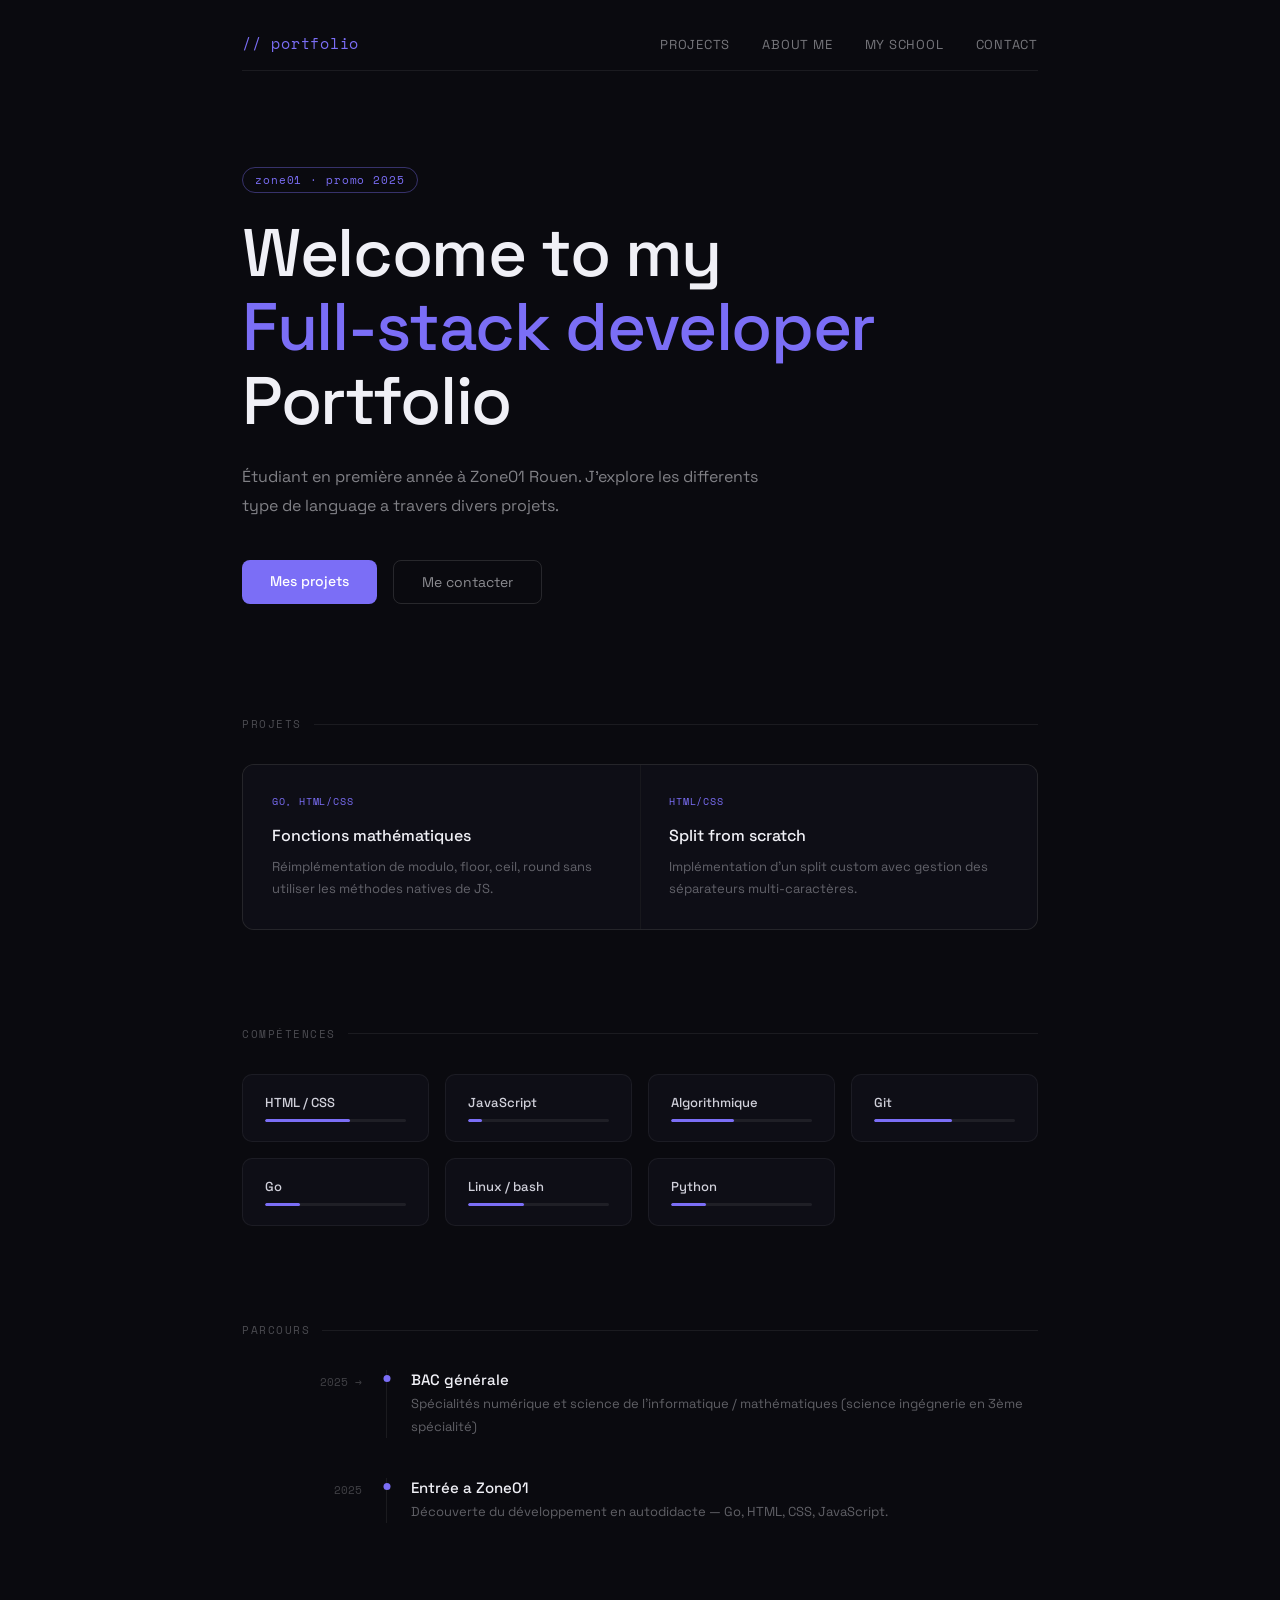
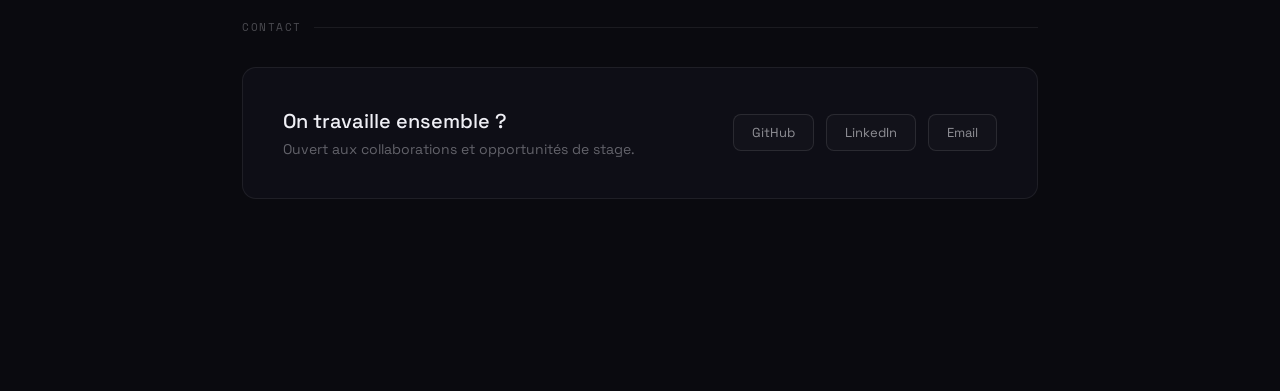
==== index.html @ f521dd4d "Rename portfolio_zone01.html to index.html" ====
<!DOCTYPE html>
<html lang="fr">
<head>
  <meta charset="UTF-8">
  <meta name="viewport" content="width=device-width, initial-scale=1.0">
  <link rel="stylesheet" href="index.css"/>
  <title>My Portfolio</title>
</head>
<body>

<canvas id="bg"></canvas>

<div class="port">
  <nav>
    <div class="logo">// portfolio</div>
    <ul>
      <li><a href="#">Projects</a></li>
      <li><a href="#">About me</a></li>
      <li><a href="#">My school</a></li>
      <li><a href="#">Contact</a></li>
    </ul>
  </nav>

  <div class="hero">
    <div class="hero-tag">zone01 · promo 2025</div>
    <h1>Welcome to my <br><span>Full-stack developer</span><br>Portfolio</h1>
    <p>Étudiant en première année à Zone01 Rouen. J'explore les differents type de language a travers divers projets.</p>
    <div class="hero-cta">
      <a href="#" class="btn-primary">Mes projets</a>
      <a href="#" class="btn-ghost">Me contacter</a>
    </div>
  </div>

  <section id="projets">
    <div class="section-label">projets</div>
    <div class="projects-grid">
      <div class="project-card">
        <div class="tag">Go, HTML/CSS</div>
        <h3>Fonctions mathématiques</h3>
        <p>Réimplémentation de modulo, floor, ceil, round sans utiliser les méthodes natives de JS.</p>
      </div>
      <div class="project-card">
        <div class="tag">HTML/CSS</div>
        <h3>Split from scratch</h3>
        <p>Implémentation d'un split custom avec gestion des séparateurs multi-caractères.</p>
      </div>
    </div>
  </section>

  <section id="competences">
    <div class="section-label">compétences</div>
    <div class="skills-grid">
      <div class="skill-item">
        <div class="skill-name">HTML / CSS</div>
        <div class="skill-bar-bg"><div class="skill-bar-fill" style="width:60%"></div></div>
      </div>
      <div class="skill-item">
        <div class="skill-name">JavaScript</div>
        <div class="skill-bar-bg"><div class="skill-bar-fill" style="width:10%; animation-delay:0.1s"></div></div>
      </div>
      <div class="skill-item">
        <div class="skill-name">Algorithmique</div>
        <div class="skill-bar-bg"><div class="skill-bar-fill" style="width:45%; animation-delay:0.2s"></div></div>
      </div>
      <div class="skill-item">
        <div class="skill-name">Git</div>
        <div class="skill-bar-bg"><div class="skill-bar-fill" style="width:55%; animation-delay:0.3s"></div></div>
      </div>
      <div class="skill-item">
        <div class="skill-name">Go</div>
        <div class="skill-bar-bg"><div class="skill-bar-fill" style="width:25%; animation-delay:0.4s"></div></div>
      </div>
      <div class="skill-item">
        <div class="skill-name">Linux / bash</div>
        <div class="skill-bar-bg"><div class="skill-bar-fill" style="width:40%; animation-delay:0.5s"></div></div>
      </div>
      <div class="skill-item">
        <div class="skill-name">Python</div>
        <div class="skill-bar-bg"><div class="skill-bar-fill" style="width:25%; animation-delay:0.5s"></div></div>
      </div>
    </div>
  </section>

  <section id="parcours">
    <div class="section-label">parcours</div>
    <div class="timeline">
      <div class="timeline-item">
        <div class="timeline-date">2025 →</div>
        <div class="timeline-line"><div class="timeline-dot"></div></div>
        <div class="timeline-content">
          <h4>BAC générale</h4>
          <p>Spécialités numérique et science de l'informatique / mathématiques (science ingégnerie en 3ème spécialité)</p>
        </div>
      </div>
      <div class="timeline-item">
        <div class="timeline-date">2025</div>
        <div class="timeline-line"><div class="timeline-dot"></div></div>
        <div class="timeline-content">
          <h4>Entrée a Zone01</h4>
          <p>Découverte du développement en autodidacte — Go, HTML, CSS, JavaScript.</p>
        </div>
      </div>
    </div>
  </section>

  <section id="contact">
    <div class="section-label">contact</div>
    <div class="contact-block">
      <div>
        <h3>On travaille ensemble ?</h3>
        <p>Ouvert aux collaborations et opportunités de stage.</p>
      </div>
      <div class="contact-links">
        <a href="https://github.com/Papoute2407" class="contact-link">GitHub</a>
        <a href="https://www.linkedin.com/in/paul-vandewalle-09b6993b1/" class="contact-link">LinkedIn</a>
        <a href="mailto:paul.vandewalle2407@gmail.com" class="contact-link">Email</a>
      </div>
    </div>
  </section>
</div>
<script>index.js</script>
</body>
</html>
---- index.css ----
@import url('https://fonts.googleapis.com/css2?family=Space+Grotesk:wght@300;400;500;600&family=Space+Mono&display=swap');
  
  * { box-sizing: border-box; margin: 0; padding: 0; }
  
  body, .port {
    background: #0a0a0f;
    color: #e2e2e8;
    font-family: 'Space Grotesk', sans-serif;
    min-height: 100vh;
  }
  
  canvas#bg {
    position: fixed;
    top: 0; left: 0;
    width: 100%; height: 100%;
    z-index: 0;
    pointer-events: none;
  }
  
  .port {
    position: relative;
    z-index: 1;
    max-width: 860px;
    margin: 0 auto;
    padding: 0 2rem 6rem;
  }

  nav {
    display: flex;
    justify-content: space-between;
    align-items: center;
    padding: 2rem 0 1rem;
    border-bottom: 0.5px solid rgba(255,255,255,0.07);
    margin-bottom: 6rem;
  }

  .logo {
    font-family: 'Space Mono', monospace;
    font-size: 15px;
    color: #7b6ef6;
    letter-spacing: 0.05em;
  }

  nav ul {
    list-style: none;
    display: flex;
    gap: 2rem;
  }

  nav ul li a {
    color: rgba(226,226,232,0.5);
    text-decoration: none;
    font-size: 13px;
    letter-spacing: 0.06em;
    text-transform: uppercase;
    transition: color 0.2s;
  }

  nav ul li a:hover { color: #e2e2e8; }

  .hero {
    margin-bottom: 7rem;
  }

  .hero-tag {
    display: inline-block;
    font-family: 'Space Mono', monospace;
    font-size: 11px;
    color: #7b6ef6;
    border: 0.5px solid rgba(123,110,246,0.4);
    padding: 4px 12px;
    border-radius: 20px;
    margin-bottom: 1.5rem;
    letter-spacing: 0.08em;
  }

  .hero h1 {
    font-size: clamp(2.4rem, 6vw, 4.2rem);
    font-weight: 500;
    line-height: 1.1;
    letter-spacing: -0.02em;
    margin-bottom: 1.5rem;
    color: #f0f0f6;
  }

  .hero h1 span {
    color: #7b6ef6;
  }

  .hero p {
    font-size: 16px;
    line-height: 1.8;
    color: rgba(226,226,232,0.55);
    max-width: 520px;
    margin-bottom: 2.5rem;
  }

  .hero-cta {
    display: flex;
    gap: 1rem;
    flex-wrap: wrap;
  }

  .btn-primary {
    background: #7b6ef6;
    color: #fff;
    border: none;
    padding: 12px 28px;
    border-radius: 8px;
    font-family: 'Space Grotesk', sans-serif;
    font-size: 14px;
    font-weight: 500;
    cursor: pointer;
    transition: opacity 0.2s, transform 0.15s;
    text-decoration: none;
    display: inline-block;
  }

  .btn-primary:hover { opacity: 0.85; transform: translateY(-1px); }

  .btn-ghost {
    background: transparent;
    color: rgba(226,226,232,0.6);
    border: 0.5px solid rgba(255,255,255,0.12);
    padding: 12px 28px;
    border-radius: 8px;
    font-family: 'Space Grotesk', sans-serif;
    font-size: 14px;
    cursor: pointer;
    transition: border-color 0.2s, color 0.2s;
    text-decoration: none;
    display: inline-block;
  }

  .btn-ghost:hover { border-color: rgba(255,255,255,0.3); color: #e2e2e8; }

  .section-label {
    font-family: 'Space Mono', monospace;
    font-size: 11px;
    color: rgba(226,226,232,0.3);
    letter-spacing: 0.14em;
    text-transform: uppercase;
    margin-bottom: 2rem;
    display: flex;
    align-items: center;
    gap: 12px;
  }

  .section-label::after {
    content: '';
    flex: 1;
    height: 0.5px;
    background: rgba(255,255,255,0.07);
  }

  section { margin-bottom: 6rem; }

  .projects-grid {
    display: grid;
    grid-template-columns: repeat(auto-fit, minmax(0, 1fr));
    gap: 1px;
    background: rgba(255,255,255,0.06);
    border-radius: 12px;
    overflow: hidden;
    border: 0.5px solid rgba(255,255,255,0.06);
  }

  .project-card {
    background: #0e0e16;
    padding: 1.8rem;
    transition: background 0.2s;
    cursor: pointer;
  }

  .project-card:hover { background: #13131e; }

  .project-card .tag {
    font-family: 'Space Mono', monospace;
    font-size: 10px;
    color: #7b6ef6;
    letter-spacing: 0.08em;
    margin-bottom: 1rem;
    text-transform: uppercase;
  }

  .project-card h3 {
    font-size: 16px;
    font-weight: 500;
    color: #f0f0f6;
    margin-bottom: 0.6rem;
  }

  .project-card p {
    font-size: 13px;
    color: rgba(226,226,232,0.4);
    line-height: 1.7;
  }

  .skills-grid {
    display: grid;
    grid-template-columns: repeat(auto-fit, minmax(160px, 1fr));
    gap: 1rem;
  }

  .skill-item {
    background: #0e0e16;
    border: 0.5px solid rgba(255,255,255,0.06);
    border-radius: 10px;
    padding: 1.2rem 1.4rem;
    display: flex;
    flex-direction: column;
    gap: 8px;
  }

  .skill-name {
    font-size: 13px;
    font-weight: 500;
    color: #d0d0da;
  }

  .skill-bar-bg {
    height: 3px;
    background: rgba(255,255,255,0.07);
    border-radius: 2px;
    overflow: hidden;
  }

  .skill-bar-fill {
    height: 100%;
    background: #7b6ef6;
    border-radius: 2px;
    transform-origin: left;
    animation: growBar 1.2s cubic-bezier(0.16,1,0.3,1) both;
  }

  @keyframes growBar {
    from { transform: scaleX(0); }
    to { transform: scaleX(1); }
  }

  .timeline {
    display: flex;
    flex-direction: column;
    gap: 0;
  }

  .timeline-item {
    display: grid;
    grid-template-columns: 120px 1px 1fr;
    gap: 0 1.5rem;
    padding-bottom: 2.5rem;
  }

  .timeline-item:last-child { padding-bottom: 0; }

  .timeline-date {
    font-family: 'Space Mono', monospace;
    font-size: 11px;
    color: rgba(226,226,232,0.25);
    padding-top: 4px;
    text-align: right;
  }

  .timeline-line {
    background: rgba(255,255,255,0.07);
    position: relative;
    display: flex;
    justify-content: center;
  }

  .timeline-dot {
    width: 7px;
    height: 7px;
    background: #7b6ef6;
    border-radius: 50%;
    position: absolute;
    top: 5px;
    left: 50%;
    transform: translateX(-50%);
  }

  .timeline-content h4 {
    font-size: 15px;
    font-weight: 500;
    color: #f0f0f6;
    margin-bottom: 4px;
  }

  .timeline-content p {
    font-size: 13px;
    color: rgba(226,226,232,0.4);
    line-height: 1.7;
  }

  .contact-block {
    background: #0e0e16;
    border: 0.5px solid rgba(255,255,255,0.07);
    border-radius: 14px;
    padding: 2.5rem;
    display: flex;
    justify-content: space-between;
    align-items: center;
    flex-wrap: wrap;
    gap: 1.5rem;
  }

  .contact-block h3 {
    font-size: 20px;
    font-weight: 500;
    color: #f0f0f6;
    margin-bottom: 6px;
  }

  .contact-block p {
    font-size: 14px;
    color: rgba(226,226,232,0.4);
  }

  .contact-links {
    display: flex;
    gap: 0.75rem;
    flex-wrap: wrap;
  }

  .contact-link {
    display: flex;
    align-items: center;
    gap: 6px;
    padding: 9px 18px;
    border: 0.5px solid rgba(255,255,255,0.1);
    border-radius: 8px;
    color: rgba(226,226,232,0.6);
    text-decoration: none;
    font-size: 13px;
    transition: all 0.2s;
    background: rgba(255,255,255,0.02);
  }

  .contact-link:hover {
    border-color: rgba(123,110,246,0.5);
    color: #7b6ef6;
  }
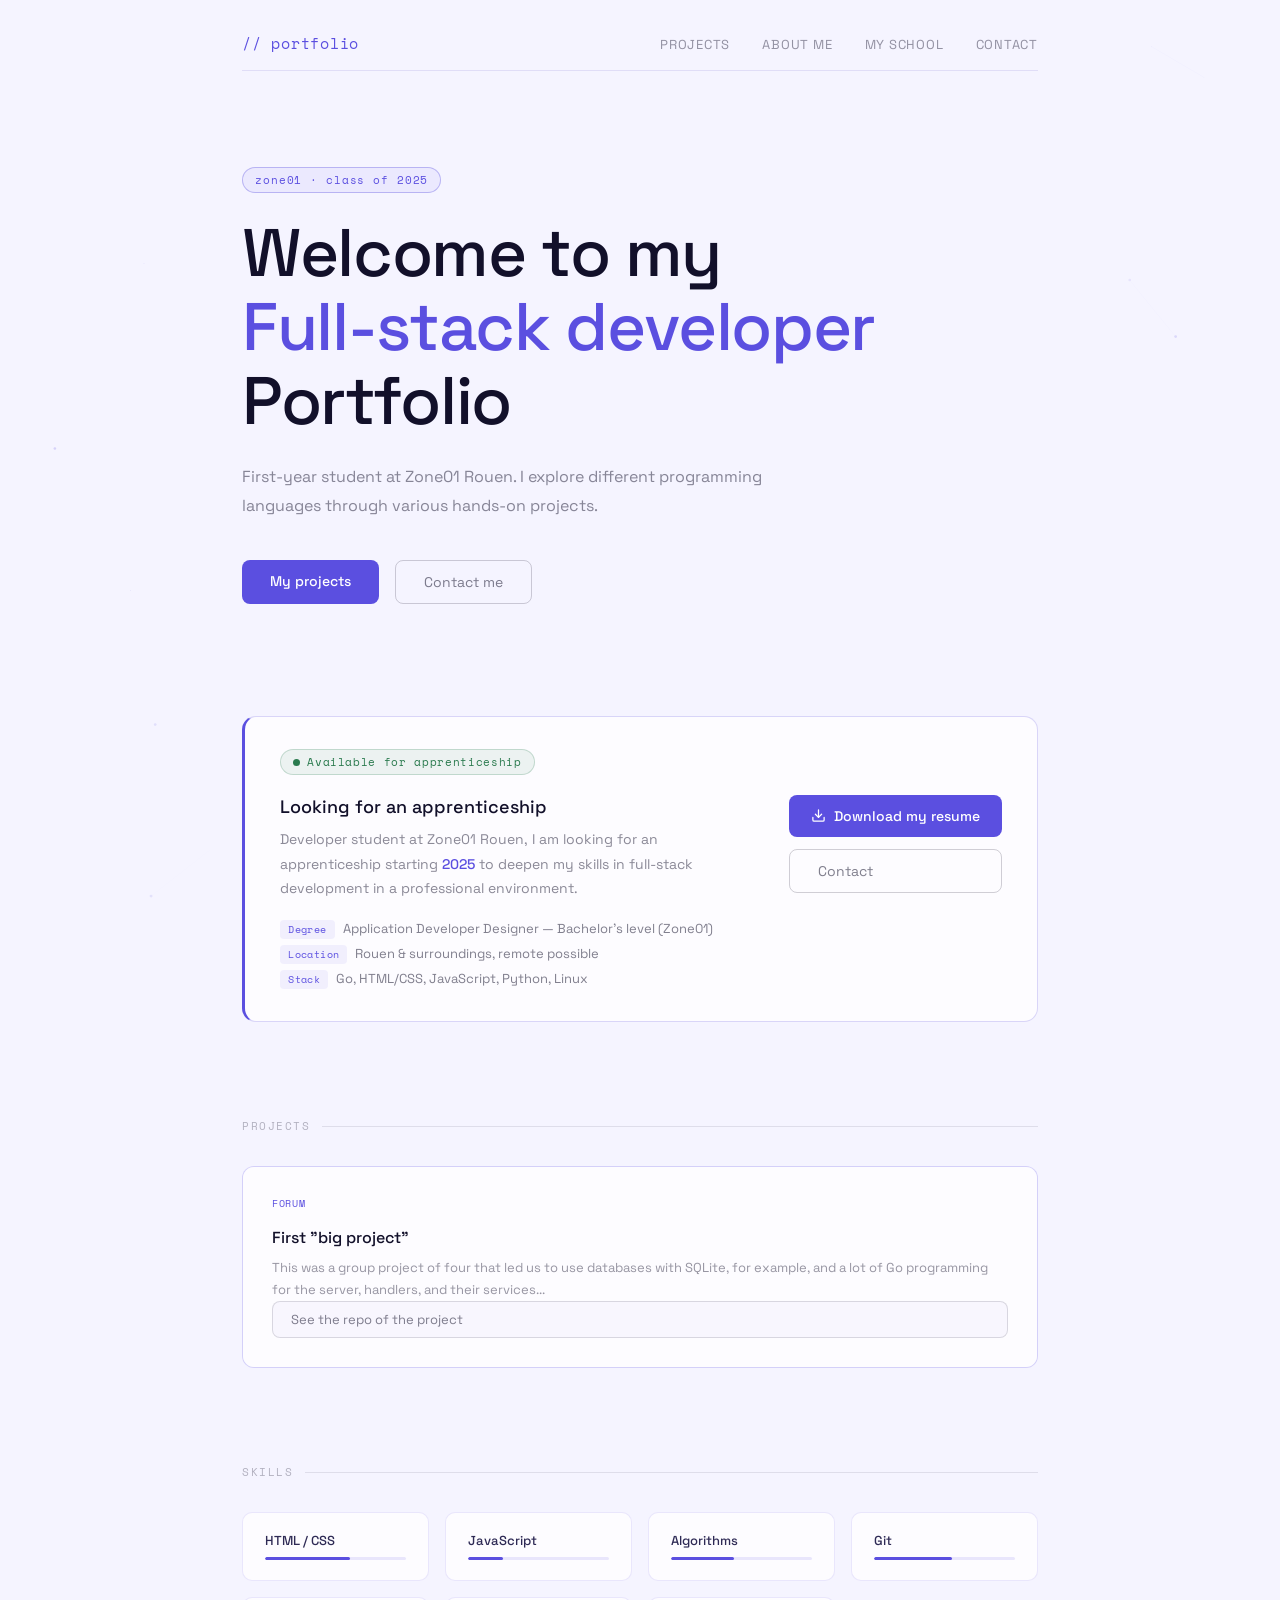
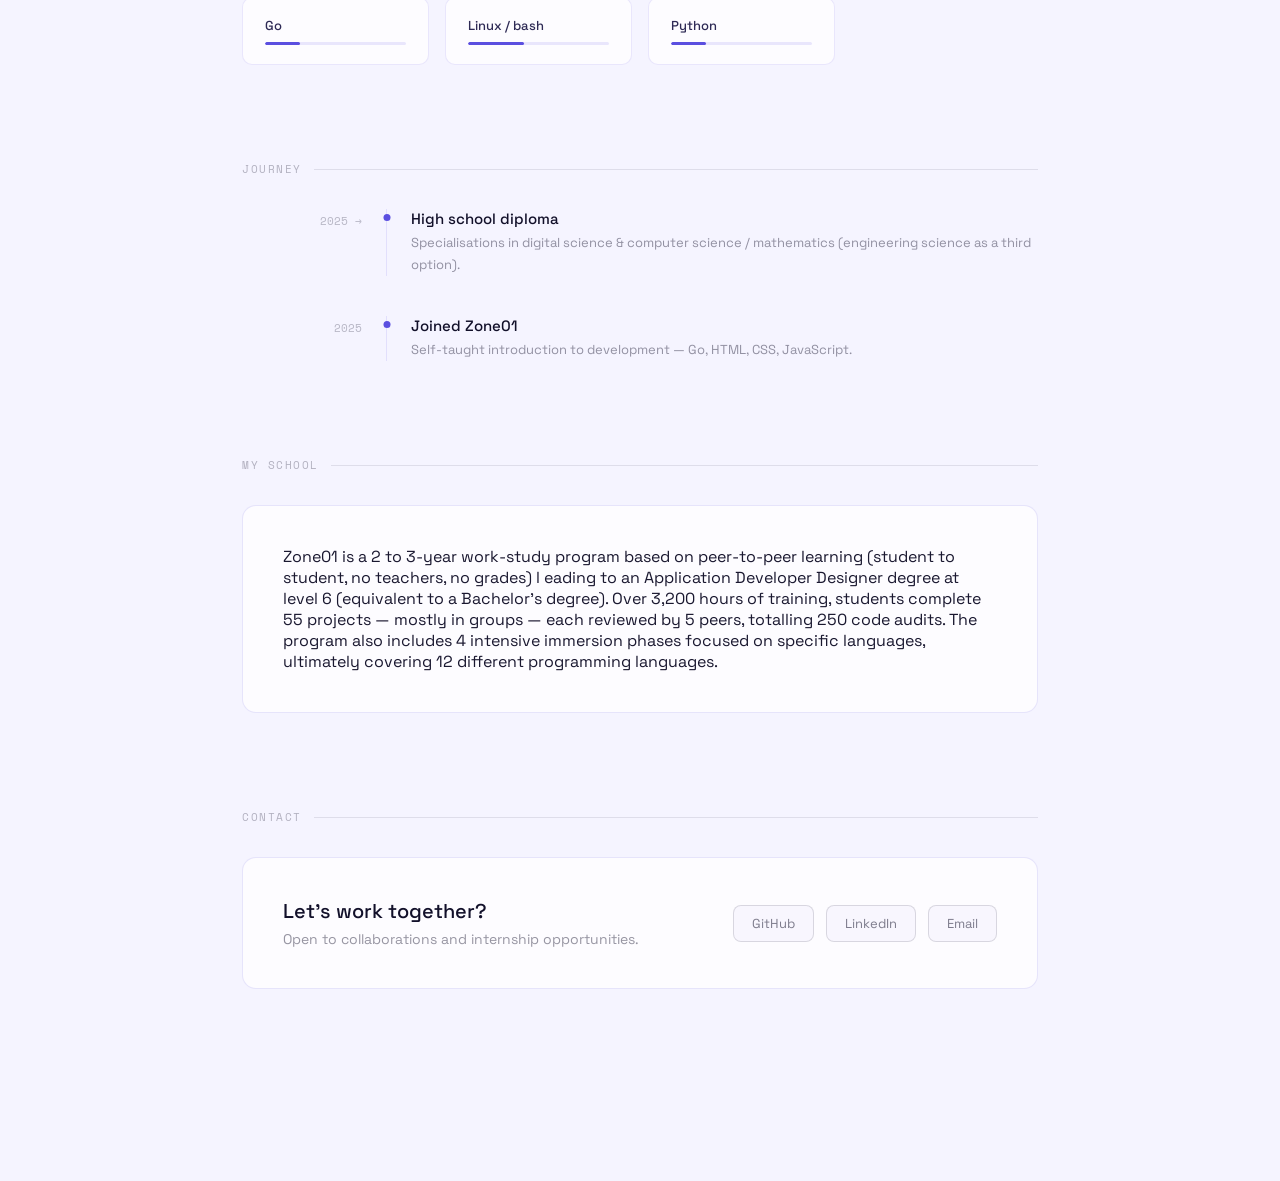
==== commit 3f79ea55: "change style, translate all, add link,..." ====
--- a/index.html
+++ b/index.html
@@ -1,5 +1,5 @@
 <!DOCTYPE html>
-<html lang="fr">
+<html lang="en">
 <head>
   <meta charset="UTF-8">
   <meta name="viewport" content="width=device-width, initial-scale=1.0">
@@ -14,41 +14,68 @@
   <nav>
     <div class="logo">// portfolio</div>
     <ul>
-      <li><a href="#">Projects</a></li>
-      <li><a href="#">About me</a></li>
-      <li><a href="#">My school</a></li>
-      <li><a href="#">Contact</a></li>
+      <li><a href="#projets" onclick="smoothScroll('projets')">Projects</a></li>
+      <li><a href="#parcours" onclick="smoothScroll('parcours')">About me</a></li>
+      <li><a href="#my-school" onclick="smoothScroll('my-school')">My school</a></li>
+      <li><a href="#contact" onclick="smoothScroll('contact')">Contact</a></li>
     </ul>
   </nav>
 
   <div class="hero">
-    <div class="hero-tag">zone01 · promo 2025</div>
+    <div class="hero-tag">zone01 · class of 2025</div>
     <h1>Welcome to my <br><span>Full-stack developer</span><br>Portfolio</h1>
-    <p>Étudiant en première année à Zone01 Rouen. J'explore les differents type de language a travers divers projets.</p>
+    <p>First-year student at Zone01 Rouen. I explore different programming languages through various hands-on projects.</p>
     <div class="hero-cta">
-      <a href="#" class="btn-primary">Mes projets</a>
-      <a href="#" class="btn-ghost">Me contacter</a>
+      <a href="#projets" class="btn-primary" onclick="smoothScroll('projets')">My projects</a>
+      <a href="#contact" class="btn-ghost" onclick="smoothScroll('contact')">Contact me</a>
     </div>
   </div>
 
+  <!-- APPRENTICESHIP BANNER -->
+  <section id="alternance">
+    <div class="alternance-block">
+      <div class="alternance-top">
+        <div class="alternance-badge">
+          <span class="badge-dot"></span>Available for apprenticeship
+        </div>
+      </div>
+      <div class="alternance-body">
+        <div class="alternance-content">
+          <h3>Looking for an apprenticeship</h3>
+          <p>Developer student at Zone01 Rouen, I am looking for an apprenticeship starting <strong>2025</strong> to deepen my skills in full-stack development in a professional environment.</p>
+          <ul class="alternance-details">
+            <li><span class="detail-label">Degree</span>Application Developer Designer — Bachelor's level (Zone01)</li>
+            <li><span class="detail-label">Location</span>Rouen &amp; surroundings, remote possible</li>
+            <li><span class="detail-label">Stack</span>Go, HTML/CSS, JavaScript, Python, Linux</li>
+          </ul>
+        </div>
+        <div class="alternance-cta">
+          <a href="CV_Paul_Vandewalle_.pdf" download class="btn-cv">
+            <svg xmlns="http://www.w3.org/2000/svg" width="15" height="15" viewBox="0 0 24 24" fill="none" stroke="currentColor" stroke-width="2" stroke-linecap="round" stroke-linejoin="round" aria-hidden="true"><path d="M21 15v4a2 2 0 0 1-2 2H5a2 2 0 0 1-2-2v-4"/><polyline points="7 10 12 15 17 10"/><line x1="12" y1="15" x2="12" y2="3"/></svg>
+            Download my resume
+          </a>
+          <a href="#contact" onclick="smoothScroll('contact')" class="btn-ghost">Contact</a>
+        </div>
+      </div>
+    </div>
+  </section>
+
   <section id="projets">
-    <div class="section-label">projets</div>
+    <div class="section-label">projects</div>
     <div class="projects-grid">
       <div class="project-card">
-        <div class="tag">Go, HTML/CSS</div>
-        <h3>Fonctions mathématiques</h3>
-        <p>Réimplémentation de modulo, floor, ceil, round sans utiliser les méthodes natives de JS.</p>
-      </div>
-      <div class="project-card">
-        <div class="tag">HTML/CSS</div>
-        <h3>Split from scratch</h3>
-        <p>Implémentation d'un split custom avec gestion des séparateurs multi-caractères.</p>
+        <div class="tag">Forum</div>
+        <h3>First "big project"</h3>
+        <p>This was a group project of four that led us to use databases with SQLite, for example, 
+          and a lot of Go programming for the server, handlers, and their services...
+        </p>
+        <a href="https://github.com/Papoute2407/project-forum" class="contact-link" target="_blank">See the repo of the project</a>
       </div>
     </div>
   </section>
 
   <section id="competences">
-    <div class="section-label">compétences</div>
+    <div class="section-label">skills</div>
     <div class="skills-grid">
       <div class="skill-item">
         <div class="skill-name">HTML / CSS</div>
@@ -56,10 +83,10 @@
       </div>
       <div class="skill-item">
         <div class="skill-name">JavaScript</div>
-        <div class="skill-bar-bg"><div class="skill-bar-fill" style="width:10%; animation-delay:0.1s"></div></div>
+        <div class="skill-bar-bg"><div class="skill-bar-fill" style="width:25%; animation-delay:0.1s"></div></div>
       </div>
       <div class="skill-item">
-        <div class="skill-name">Algorithmique</div>
+        <div class="skill-name">Algorithms</div>
         <div class="skill-bar-bg"><div class="skill-bar-fill" style="width:45%; animation-delay:0.2s"></div></div>
       </div>
       <div class="skill-item">
@@ -82,24 +109,35 @@
   </section>
 
   <section id="parcours">
-    <div class="section-label">parcours</div>
+    <div class="section-label">journey</div>
     <div class="timeline">
       <div class="timeline-item">
         <div class="timeline-date">2025 →</div>
         <div class="timeline-line"><div class="timeline-dot"></div></div>
         <div class="timeline-content">
-          <h4>BAC générale</h4>
-          <p>Spécialités numérique et science de l'informatique / mathématiques (science ingégnerie en 3ème spécialité)</p>
+          <h4>High school diploma</h4>
+          <p>Specialisations in digital science &amp; computer science / mathematics (engineering science as a third option).</p>
         </div>
       </div>
       <div class="timeline-item">
         <div class="timeline-date">2025</div>
         <div class="timeline-line"><div class="timeline-dot"></div></div>
         <div class="timeline-content">
-          <h4>Entrée a Zone01</h4>
-          <p>Découverte du développement en autodidacte — Go, HTML, CSS, JavaScript.</p>
+          <h4>Joined Zone01</h4>
+          <p>Self-taught introduction to development — Go, HTML, CSS, JavaScript.</p>
         </div>
       </div>
+    </div>
+  </section>
+
+  <section id="my-school">
+    <div class="section-label">my school</div>
+    <div class="school-tag">
+      <p>Zone01 is a 2 to 3-year work-study program based on peer-to-peer learning (student to student, no teachers, no grades) l
+        eading to an Application Developer Designer degree at level 6 (equivalent to a Bachelor's degree). Over 3,200 hours of 
+        training, students complete 55 projects — mostly in groups — each reviewed by 5 peers, totalling 250 code audits. 
+        The program also includes 4 intensive immersion phases focused on specific languages, ultimately covering 12 different programming languages.
+      </p>
     </div>
   </section>
 
@@ -107,17 +145,18 @@
     <div class="section-label">contact</div>
     <div class="contact-block">
       <div>
-        <h3>On travaille ensemble ?</h3>
-        <p>Ouvert aux collaborations et opportunités de stage.</p>
+        <h3>Let's work together?</h3>
+        <p>Open to collaborations and internship opportunities.</p>
       </div>
       <div class="contact-links">
-        <a href="https://github.com/Papoute2407" class="contact-link">GitHub</a>
-        <a href="https://www.linkedin.com/in/paul-vandewalle-09b6993b1/" class="contact-link">LinkedIn</a>
+        <a href="https://github.com/Papoute2407" class="contact-link" target="_blank">GitHub</a>
+        <a href="https://www.linkedin.com/in/paul-vandewalle-09b6993b1/" class="contact-link" target="_blank">LinkedIn</a>
         <a href="mailto:paul.vandewalle2407@gmail.com" class="contact-link">Email</a>
       </div>
     </div>
   </section>
 </div>
-<script>index.js</script>
+
+<script src="index.js"></script>
 </body>
-</html>
+</html>
--- a/index.css
+++ b/index.css
@@ -1,342 +1,469 @@
 @import url('https://fonts.googleapis.com/css2?family=Space+Grotesk:wght@300;400;500;600&family=Space+Mono&display=swap');
-  
-  * { box-sizing: border-box; margin: 0; padding: 0; }
-  
-  body, .port {
-    background: #0a0a0f;
-    color: #e2e2e8;
-    font-family: 'Space Grotesk', sans-serif;
-    min-height: 100vh;
-  }
-  
-  canvas#bg {
-    position: fixed;
-    top: 0; left: 0;
-    width: 100%; height: 100%;
-    z-index: 0;
-    pointer-events: none;
-  }
-  
-  .port {
-    position: relative;
-    z-index: 1;
-    max-width: 860px;
-    margin: 0 auto;
-    padding: 0 2rem 6rem;
-  }
-
-  nav {
-    display: flex;
-    justify-content: space-between;
-    align-items: center;
-    padding: 2rem 0 1rem;
-    border-bottom: 0.5px solid rgba(255,255,255,0.07);
-    margin-bottom: 6rem;
-  }
-
-  .logo {
-    font-family: 'Space Mono', monospace;
-    font-size: 15px;
-    color: #7b6ef6;
-    letter-spacing: 0.05em;
-  }
-
-  nav ul {
-    list-style: none;
-    display: flex;
-    gap: 2rem;
-  }
-
-  nav ul li a {
-    color: rgba(226,226,232,0.5);
-    text-decoration: none;
-    font-size: 13px;
-    letter-spacing: 0.06em;
-    text-transform: uppercase;
-    transition: color 0.2s;
-  }
-
-  nav ul li a:hover { color: #e2e2e8; }
-
-  .hero {
-    margin-bottom: 7rem;
-  }
-
-  .hero-tag {
-    display: inline-block;
-    font-family: 'Space Mono', monospace;
-    font-size: 11px;
-    color: #7b6ef6;
-    border: 0.5px solid rgba(123,110,246,0.4);
-    padding: 4px 12px;
-    border-radius: 20px;
-    margin-bottom: 1.5rem;
-    letter-spacing: 0.08em;
-  }
-
-  .hero h1 {
-    font-size: clamp(2.4rem, 6vw, 4.2rem);
-    font-weight: 500;
-    line-height: 1.1;
-    letter-spacing: -0.02em;
-    margin-bottom: 1.5rem;
-    color: #f0f0f6;
-  }
-
-  .hero h1 span {
-    color: #7b6ef6;
-  }
-
-  .hero p {
-    font-size: 16px;
-    line-height: 1.8;
-    color: rgba(226,226,232,0.55);
-    max-width: 520px;
-    margin-bottom: 2.5rem;
-  }
-
-  .hero-cta {
-    display: flex;
-    gap: 1rem;
-    flex-wrap: wrap;
-  }
-
-  .btn-primary {
-    background: #7b6ef6;
-    color: #fff;
-    border: none;
-    padding: 12px 28px;
-    border-radius: 8px;
-    font-family: 'Space Grotesk', sans-serif;
-    font-size: 14px;
-    font-weight: 500;
-    cursor: pointer;
-    transition: opacity 0.2s, transform 0.15s;
-    text-decoration: none;
-    display: inline-block;
-  }
-
-  .btn-primary:hover { opacity: 0.85; transform: translateY(-1px); }
-
-  .btn-ghost {
-    background: transparent;
-    color: rgba(226,226,232,0.6);
-    border: 0.5px solid rgba(255,255,255,0.12);
-    padding: 12px 28px;
-    border-radius: 8px;
-    font-family: 'Space Grotesk', sans-serif;
-    font-size: 14px;
-    cursor: pointer;
-    transition: border-color 0.2s, color 0.2s;
-    text-decoration: none;
-    display: inline-block;
-  }
-
-  .btn-ghost:hover { border-color: rgba(255,255,255,0.3); color: #e2e2e8; }
-
-  .section-label {
-    font-family: 'Space Mono', monospace;
-    font-size: 11px;
-    color: rgba(226,226,232,0.3);
-    letter-spacing: 0.14em;
-    text-transform: uppercase;
-    margin-bottom: 2rem;
-    display: flex;
-    align-items: center;
-    gap: 12px;
-  }
-
-  .section-label::after {
-    content: '';
-    flex: 1;
-    height: 0.5px;
-    background: rgba(255,255,255,0.07);
-  }
-
-  section { margin-bottom: 6rem; }
-
-  .projects-grid {
-    display: grid;
-    grid-template-columns: repeat(auto-fit, minmax(0, 1fr));
-    gap: 1px;
-    background: rgba(255,255,255,0.06);
-    border-radius: 12px;
-    overflow: hidden;
-    border: 0.5px solid rgba(255,255,255,0.06);
-  }
-
-  .project-card {
-    background: #0e0e16;
-    padding: 1.8rem;
-    transition: background 0.2s;
-    cursor: pointer;
-  }
-
-  .project-card:hover { background: #13131e; }
-
-  .project-card .tag {
-    font-family: 'Space Mono', monospace;
-    font-size: 10px;
-    color: #7b6ef6;
-    letter-spacing: 0.08em;
-    margin-bottom: 1rem;
-    text-transform: uppercase;
-  }
-
-  .project-card h3 {
-    font-size: 16px;
-    font-weight: 500;
-    color: #f0f0f6;
-    margin-bottom: 0.6rem;
-  }
-
-  .project-card p {
-    font-size: 13px;
-    color: rgba(226,226,232,0.4);
-    line-height: 1.7;
-  }
-
-  .skills-grid {
-    display: grid;
-    grid-template-columns: repeat(auto-fit, minmax(160px, 1fr));
-    gap: 1rem;
-  }
-
-  .skill-item {
-    background: #0e0e16;
-    border: 0.5px solid rgba(255,255,255,0.06);
-    border-radius: 10px;
-    padding: 1.2rem 1.4rem;
-    display: flex;
-    flex-direction: column;
-    gap: 8px;
-  }
-
-  .skill-name {
-    font-size: 13px;
-    font-weight: 500;
-    color: #d0d0da;
-  }
-
-  .skill-bar-bg {
-    height: 3px;
-    background: rgba(255,255,255,0.07);
-    border-radius: 2px;
-    overflow: hidden;
-  }
-
-  .skill-bar-fill {
-    height: 100%;
-    background: #7b6ef6;
-    border-radius: 2px;
-    transform-origin: left;
-    animation: growBar 1.2s cubic-bezier(0.16,1,0.3,1) both;
-  }
-
-  @keyframes growBar {
-    from { transform: scaleX(0); }
-    to { transform: scaleX(1); }
-  }
-
-  .timeline {
-    display: flex;
-    flex-direction: column;
-    gap: 0;
-  }
-
-  .timeline-item {
-    display: grid;
-    grid-template-columns: 120px 1px 1fr;
-    gap: 0 1.5rem;
-    padding-bottom: 2.5rem;
-  }
-
-  .timeline-item:last-child { padding-bottom: 0; }
-
-  .timeline-date {
-    font-family: 'Space Mono', monospace;
-    font-size: 11px;
-    color: rgba(226,226,232,0.25);
-    padding-top: 4px;
-    text-align: right;
-  }
-
-  .timeline-line {
-    background: rgba(255,255,255,0.07);
-    position: relative;
-    display: flex;
-    justify-content: center;
-  }
-
-  .timeline-dot {
-    width: 7px;
-    height: 7px;
-    background: #7b6ef6;
-    border-radius: 50%;
-    position: absolute;
-    top: 5px;
-    left: 50%;
-    transform: translateX(-50%);
-  }
-
-  .timeline-content h4 {
-    font-size: 15px;
-    font-weight: 500;
-    color: #f0f0f6;
-    margin-bottom: 4px;
-  }
-
-  .timeline-content p {
-    font-size: 13px;
-    color: rgba(226,226,232,0.4);
-    line-height: 1.7;
-  }
-
-  .contact-block {
-    background: #0e0e16;
-    border: 0.5px solid rgba(255,255,255,0.07);
-    border-radius: 14px;
-    padding: 2.5rem;
-    display: flex;
-    justify-content: space-between;
-    align-items: center;
-    flex-wrap: wrap;
-    gap: 1.5rem;
-  }
-
-  .contact-block h3 {
-    font-size: 20px;
-    font-weight: 500;
-    color: #f0f0f6;
-    margin-bottom: 6px;
-  }
-
-  .contact-block p {
-    font-size: 14px;
-    color: rgba(226,226,232,0.4);
-  }
-
-  .contact-links {
-    display: flex;
-    gap: 0.75rem;
-    flex-wrap: wrap;
-  }
-
-  .contact-link {
-    display: flex;
-    align-items: center;
-    gap: 6px;
-    padding: 9px 18px;
-    border: 0.5px solid rgba(255,255,255,0.1);
-    border-radius: 8px;
-    color: rgba(226,226,232,0.6);
-    text-decoration: none;
-    font-size: 13px;
-    transition: all 0.2s;
-    background: rgba(255,255,255,0.02);
-  }
-
-  .contact-link:hover {
-    border-color: rgba(123,110,246,0.5);
-    color: #7b6ef6;
-  }+
+* { box-sizing: border-box; margin: 0; padding: 0; }
+
+body, .port {
+  background: #f5f4ff;
+  color: #1a1830;
+  font-family: 'Space Grotesk', sans-serif;
+  min-height: 100vh;
+}
+
+canvas#bg {
+  position: fixed;
+  top: 0; left: 0;
+  width: 100%; height: 100%;
+  z-index: 0;
+  pointer-events: none;
+}
+
+.port {
+  position: relative;
+  z-index: 1;
+  max-width: 860px;
+  margin: 0 auto;
+  padding: 0 2rem 6rem;
+}
+
+nav {
+  display: flex;
+  justify-content: space-between;
+  align-items: center;
+  padding: 2rem 0 1rem;
+  border-bottom: 0.5px solid rgba(100,90,200,0.15);
+  margin-bottom: 6rem;
+}
+
+.logo {
+  font-family: 'Space Mono', monospace;
+  font-size: 15px;
+  color: #5b4fe0;
+  letter-spacing: 0.05em;
+}
+
+nav ul {
+  list-style: none;
+  display: flex;
+  gap: 2rem;
+}
+
+nav ul li a {
+  color: rgba(26,24,48,0.45);
+  text-decoration: none;
+  font-size: 13px;
+  letter-spacing: 0.06em;
+  text-transform: uppercase;
+  transition: color 0.2s;
+  cursor: pointer;
+}
+
+nav ul li a:hover { color: #1a1830; }
+
+.hero { margin-bottom: 7rem; }
+
+.hero-tag {
+  display: inline-block;
+  font-family: 'Space Mono', monospace;
+  font-size: 11px;
+  color: #5b4fe0;
+  border: 0.5px solid rgba(91,79,224,0.35);
+  padding: 4px 12px;
+  border-radius: 20px;
+  margin-bottom: 1.5rem;
+  letter-spacing: 0.08em;
+  background: rgba(91,79,224,0.06);
+}
+
+.hero h1 {
+  font-size: clamp(2.4rem, 6vw, 4.2rem);
+  font-weight: 500;
+  line-height: 1.1;
+  letter-spacing: -0.02em;
+  margin-bottom: 1.5rem;
+  color: #12102a;
+}
+
+.hero h1 span { color: #5b4fe0; }
+
+.hero p {
+  font-size: 16px;
+  line-height: 1.8;
+  color: rgba(26,24,48,0.5);
+  max-width: 520px;
+  margin-bottom: 2.5rem;
+}
+
+.hero-cta {
+  display: flex;
+  gap: 1rem;
+  flex-wrap: wrap;
+}
+
+.btn-primary {
+  background: #5b4fe0;
+  color: #fff;
+  border: none;
+  padding: 12px 28px;
+  border-radius: 8px;
+  font-family: 'Space Grotesk', sans-serif;
+  font-size: 14px;
+  font-weight: 500;
+  cursor: pointer;
+  transition: opacity 0.2s, transform 0.15s;
+  text-decoration: none;
+  display: inline-block;
+}
+
+.btn-primary:hover { opacity: 0.85; transform: translateY(-1px); }
+
+.btn-ghost {
+  background: transparent;
+  color: rgba(26,24,48,0.55);
+  border: 0.5px solid rgba(26,24,48,0.2);
+  padding: 12px 28px;
+  border-radius: 8px;
+  font-family: 'Space Grotesk', sans-serif;
+  font-size: 14px;
+  cursor: pointer;
+  transition: border-color 0.2s, color 0.2s;
+  text-decoration: none;
+  display: inline-block;
+}
+
+.btn-ghost:hover { border-color: rgba(26,24,48,0.45); color: #1a1830; }
+
+.section-label {
+  font-family: 'Space Mono', monospace;
+  font-size: 11px;
+  color: rgba(26,24,48,0.3);
+  letter-spacing: 0.14em;
+  text-transform: uppercase;
+  margin-bottom: 2rem;
+  display: flex;
+  align-items: center;
+  gap: 12px;
+}
+
+.section-label::after {
+  content: '';
+  flex: 1;
+  height: 0.5px;
+  background: rgba(26,24,48,0.1);
+}
+
+section { margin-bottom: 6rem; }
+
+/* ── ALTERNANCE ── */
+.alternance-block {
+  background: #fdfcff;
+  border: 0.5px solid rgba(91,79,224,0.22);
+  border-left: 3px solid #5b4fe0;
+  border-radius: 14px;
+  padding: 2rem 2.2rem;
+  margin-bottom: 0;
+}
+
+.alternance-top {
+  margin-bottom: 1.2rem;
+}
+
+.alternance-badge {
+  display: inline-flex;
+  align-items: center;
+  gap: 7px;
+  font-family: 'Space Mono', monospace;
+  font-size: 11px;
+  color: #2a7a4e;
+  background: rgba(42,122,78,0.08);
+  border: 0.5px solid rgba(42,122,78,0.22);
+  padding: 4px 12px;
+  border-radius: 20px;
+  letter-spacing: 0.06em;
+}
+
+.badge-dot {
+  width: 7px;
+  height: 7px;
+  background: #2a7a4e;
+  border-radius: 50%;
+  display: inline-block;
+  animation: pulse 2s ease-in-out infinite;
+}
+
+@keyframes pulse {
+  0%, 100% { opacity: 1; transform: scale(1); }
+  50% { opacity: 0.5; transform: scale(0.85); }
+}
+
+.alternance-body {
+  display: flex;
+  justify-content: space-between;
+  align-items: flex-start;
+  gap: 2rem;
+  flex-wrap: wrap;
+}
+
+.alternance-content { flex: 1; min-width: 260px; }
+
+.alternance-content h3 {
+  font-size: 18px;
+  font-weight: 500;
+  color: #12102a;
+  margin-bottom: 0.6rem;
+}
+
+.alternance-content p {
+  font-size: 14px;
+  color: rgba(26,24,48,0.5);
+  line-height: 1.75;
+  margin-bottom: 1.2rem;
+}
+
+.alternance-content strong {
+  color: #5b4fe0;
+  font-weight: 500;
+}
+
+.alternance-details {
+  list-style: none;
+  display: flex;
+  flex-direction: column;
+  gap: 6px;
+}
+
+.alternance-details li {
+  font-size: 13px;
+  color: rgba(26,24,48,0.55);
+  display: flex;
+  align-items: baseline;
+  gap: 8px;
+}
+
+.detail-label {
+  font-family: 'Space Mono', monospace;
+  font-size: 10px;
+  color: #5b4fe0;
+  background: rgba(91,79,224,0.07);
+  padding: 2px 8px;
+  border-radius: 4px;
+  white-space: nowrap;
+  letter-spacing: 0.04em;
+}
+
+.alternance-cta {
+  display: flex;
+  flex-direction: column;
+  gap: 0.75rem;
+  min-width: 180px;
+  align-items: stretch;
+}
+
+.btn-cv {
+  display: flex;
+  align-items: center;
+  justify-content: center;
+  gap: 8px;
+  background: #5b4fe0;
+  color: #fff;
+  border: none;
+  padding: 12px 22px;
+  border-radius: 8px;
+  font-family: 'Space Grotesk', sans-serif;
+  font-size: 14px;
+  font-weight: 500;
+  cursor: pointer;
+  transition: opacity 0.2s, transform 0.15s;
+  text-decoration: none;
+}
+
+.btn-cv:hover { opacity: 0.85; transform: translateY(-1px); }
+
+/* ── PROJECTS ── */
+.projects-grid {
+  display: grid;
+  grid-template-columns: repeat(auto-fit, minmax(0, 1fr));
+  gap: 1px;
+  background: rgba(91,79,224,0.1);
+  border-radius: 12px;
+  overflow: hidden;
+  border: 0.5px solid rgba(91,79,224,0.12);
+}
+
+.project-card {
+  background: #fdfcff;
+  padding: 1.8rem;
+  transition: background 0.2s;
+  cursor: pointer;
+}
+
+.project-card:hover { background: #f0eeff; }
+
+.project-card .tag {
+  font-family: 'Space Mono', monospace;
+  font-size: 10px;
+  color: #5b4fe0;
+  letter-spacing: 0.08em;
+  margin-bottom: 1rem;
+  text-transform: uppercase;
+}
+
+.project-card h3 {
+  font-size: 16px;
+  font-weight: 500;
+  color: #12102a;
+  margin-bottom: 0.6rem;
+}
+
+.project-card p {
+  font-size: 13px;
+  color: rgba(26,24,48,0.45);
+  line-height: 1.7;
+}
+
+/* ── SKILLS ── */
+.skills-grid {
+  display: grid;
+  grid-template-columns: repeat(auto-fit, minmax(160px, 1fr));
+  gap: 1rem;
+}
+
+.skill-item {
+  background: #fdfcff;
+  border: 0.5px solid rgba(91,79,224,0.12);
+  border-radius: 10px;
+  padding: 1.2rem 1.4rem;
+  display: flex;
+  flex-direction: column;
+  gap: 8px;
+}
+
+.skill-name {
+  font-size: 13px;
+  font-weight: 500;
+  color: #2e2a55;
+}
+
+.skill-bar-bg {
+  height: 3px;
+  background: rgba(91,79,224,0.12);
+  border-radius: 2px;
+  overflow: hidden;
+}
+
+.skill-bar-fill {
+  height: 100%;
+  background: #5b4fe0;
+  border-radius: 2px;
+  transform-origin: left;
+  animation: growBar 1.2s cubic-bezier(0.16,1,0.3,1) both;
+}
+
+@keyframes growBar {
+  from { transform: scaleX(0); }
+  to { transform: scaleX(1); }
+}
+
+/* ── TIMELINE ── */
+.timeline {
+  display: flex;
+  flex-direction: column;
+  gap: 0;
+}
+
+.timeline-item {
+  display: grid;
+  grid-template-columns: 120px 1px 1fr;
+  gap: 0 1.5rem;
+  padding-bottom: 2.5rem;
+}
+
+.timeline-item:last-child { padding-bottom: 0; }
+
+.timeline-date {
+  font-family: 'Space Mono', monospace;
+  font-size: 11px;
+  color: rgba(26,24,48,0.28);
+  padding-top: 4px;
+  text-align: right;
+}
+
+.timeline-line {
+  background: rgba(91,79,224,0.12);
+  position: relative;
+  display: flex;
+  justify-content: center;
+}
+
+.timeline-dot {
+  width: 7px;
+  height: 7px;
+  background: #5b4fe0;
+  border-radius: 50%;
+  position: absolute;
+  top: 5px;
+  left: 50%;
+  transform: translateX(-50%);
+}
+
+.timeline-content h4 {
+  font-size: 15px;
+  font-weight: 500;
+  color: #12102a;
+  margin-bottom: 4px;
+}
+
+.timeline-content p {
+  font-size: 13px;
+  color: rgba(26,24,48,0.45);
+  line-height: 1.7;
+}
+
+/* ── CONTACT & SCHOOL ── */
+.contact-block, .school-tag {
+  background: #fdfcff;
+  border: 0.5px solid rgba(91,79,224,0.14);
+  border-radius: 14px;
+  padding: 2.5rem;
+  display: flex;
+  justify-content: space-between;
+  align-items: center;
+  flex-wrap: wrap;
+  gap: 1.5rem;
+}
+
+.contact-block h3 {
+  font-size: 20px;
+  font-weight: 500;
+  color: #12102a;
+  margin-bottom: 6px;
+}
+
+.contact-block p {
+  font-size: 14px;
+  color: rgba(26,24,48,0.45);
+}
+
+.contact-links {
+  display: flex;
+  gap: 0.75rem;
+  flex-wrap: wrap;
+}
+
+.contact-link {
+  display: flex;
+  align-items: center;
+  gap: 6px;
+  padding: 9px 18px;
+  border: 0.5px solid rgba(26,24,48,0.14);
+  border-radius: 8px;
+  color: rgba(26,24,48,0.55);
+  text-decoration: none;
+  font-size: 13px;
+  transition: all 0.2s;
+  background: rgba(91,79,224,0.03);
+}
+
+.contact-link:hover {
+  border-color: rgba(91,79,224,0.4);
+  color: #5b4fe0;
+}
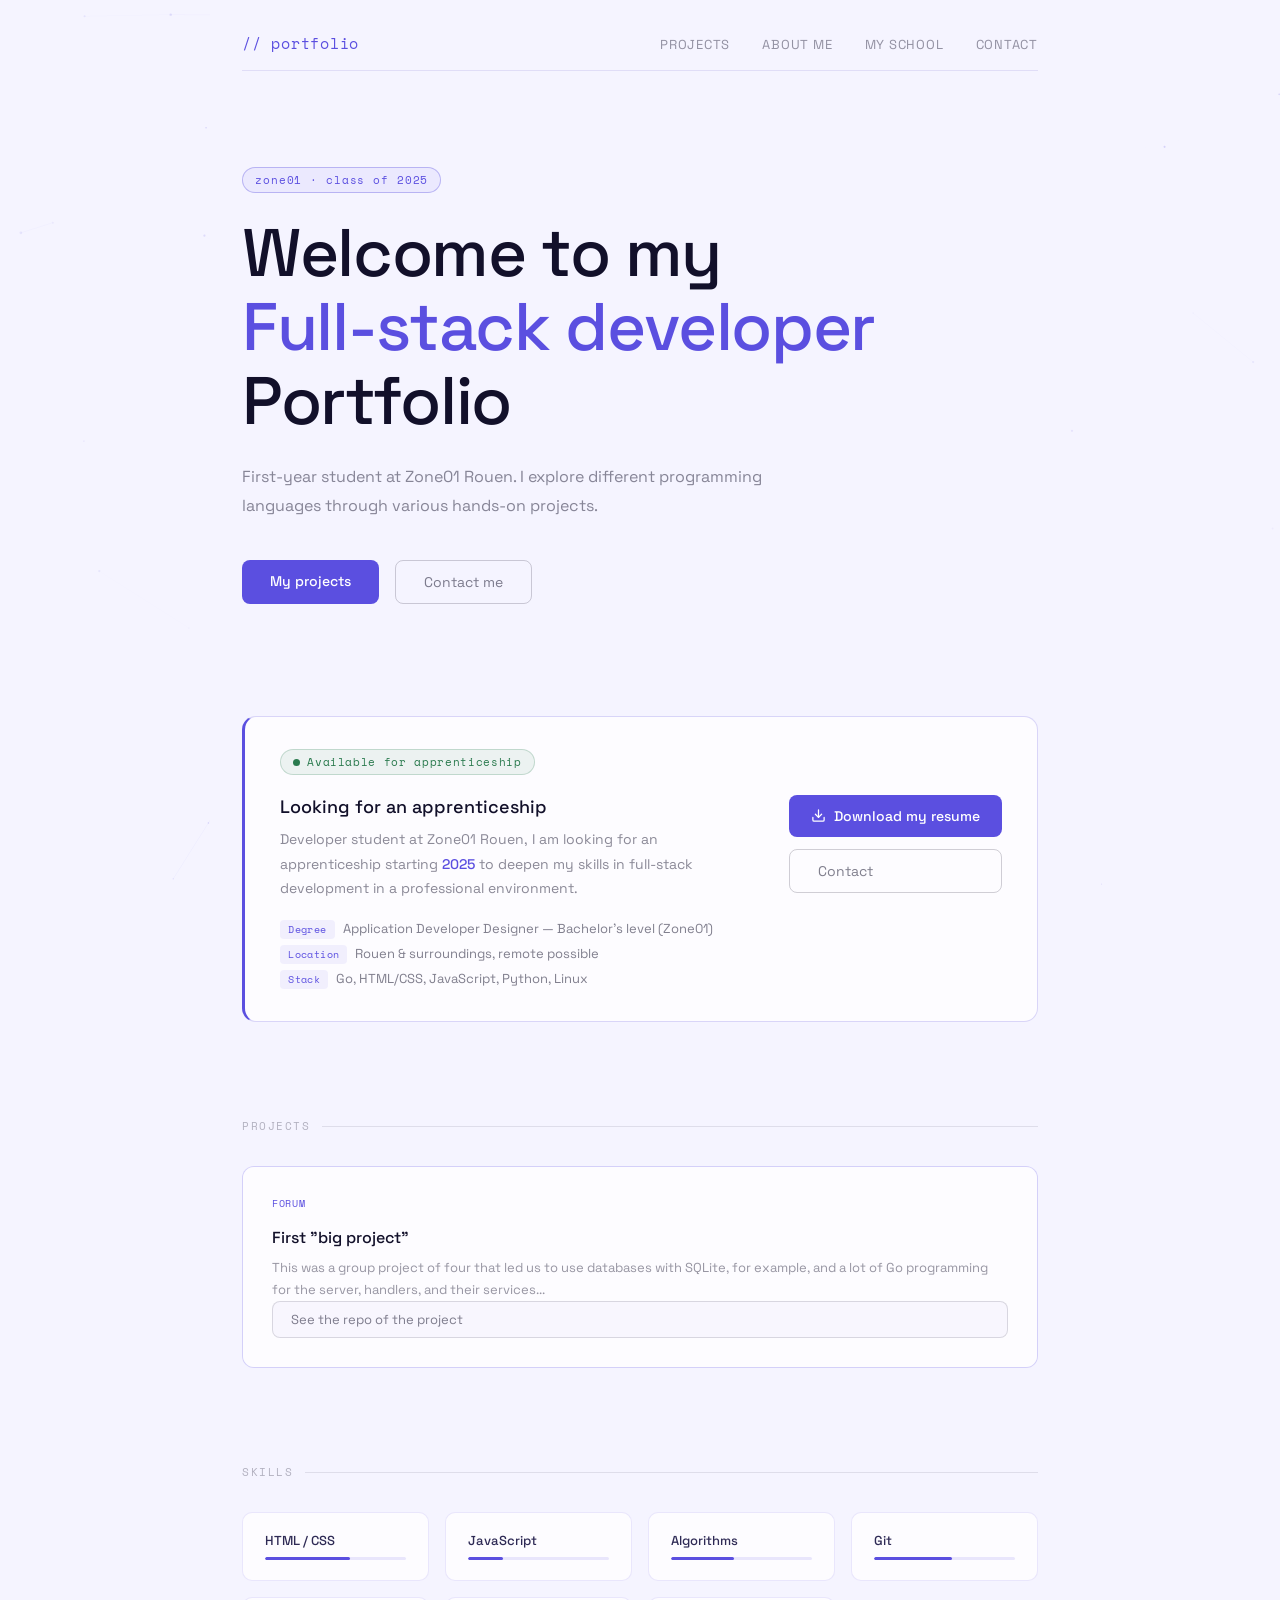
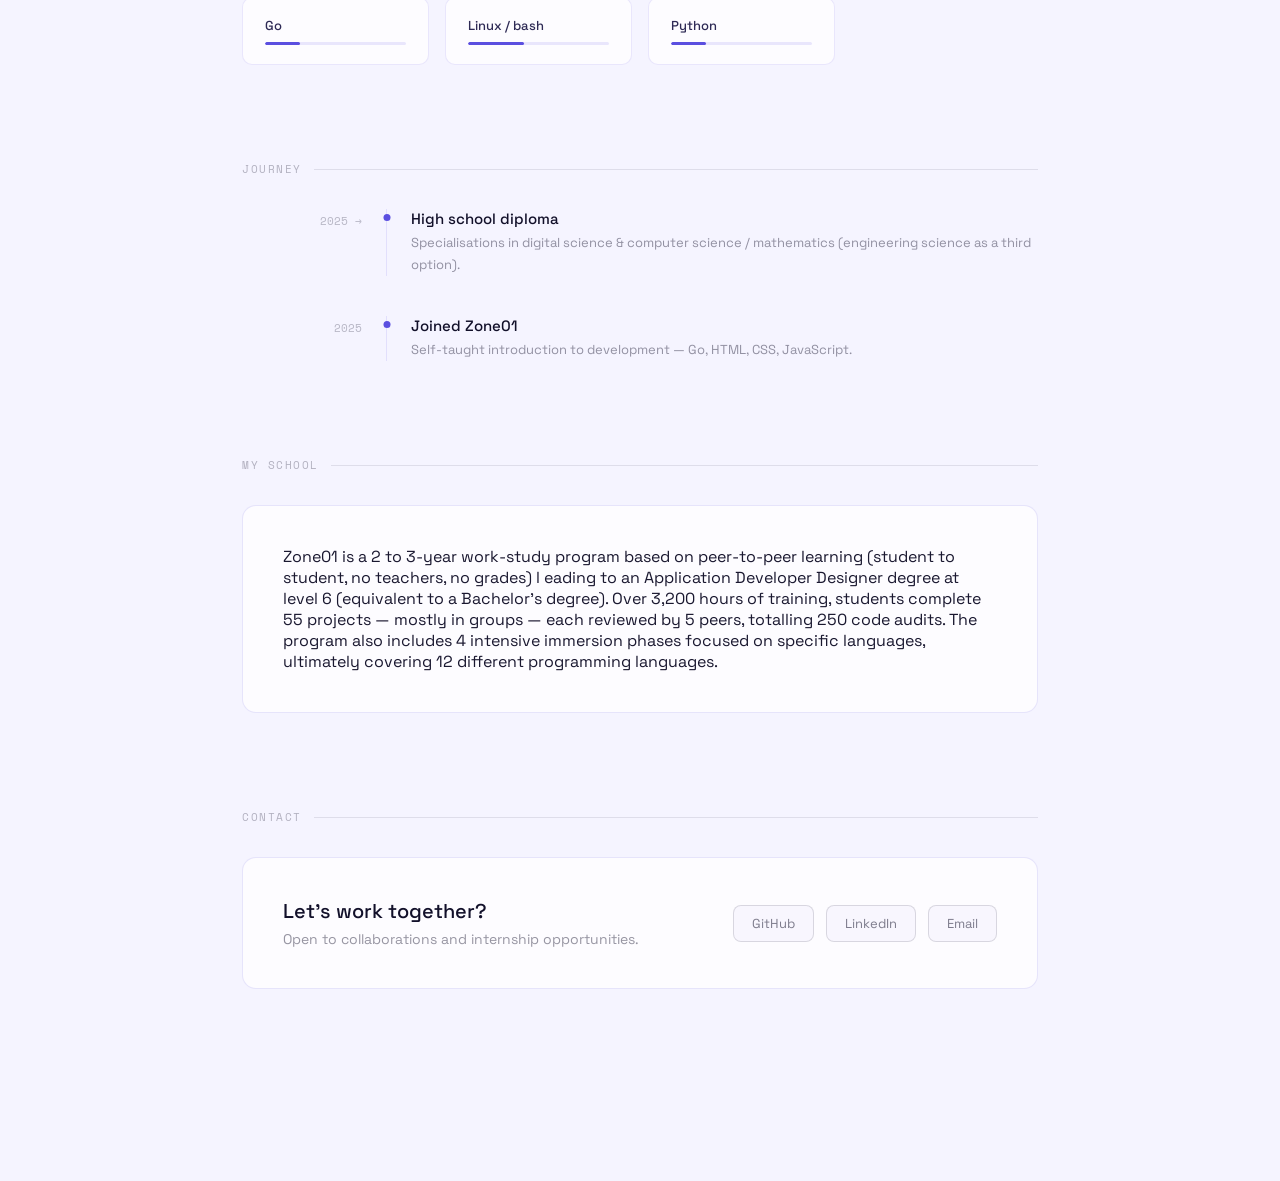
==== commit 424e386e: "cv button" ====
--- a/index.html
+++ b/index.html
@@ -50,7 +50,7 @@
           </ul>
         </div>
         <div class="alternance-cta">
-          <a href="CV_Paul_Vandewalle_.pdf" download class="btn-cv">
+          <a href="CV_Paul_Vandewalle.pdf" download class="btn-cv">
             <svg xmlns="http://www.w3.org/2000/svg" width="15" height="15" viewBox="0 0 24 24" fill="none" stroke="currentColor" stroke-width="2" stroke-linecap="round" stroke-linejoin="round" aria-hidden="true"><path d="M21 15v4a2 2 0 0 1-2 2H5a2 2 0 0 1-2-2v-4"/><polyline points="7 10 12 15 17 10"/><line x1="12" y1="15" x2="12" y2="3"/></svg>
             Download my resume
           </a>
